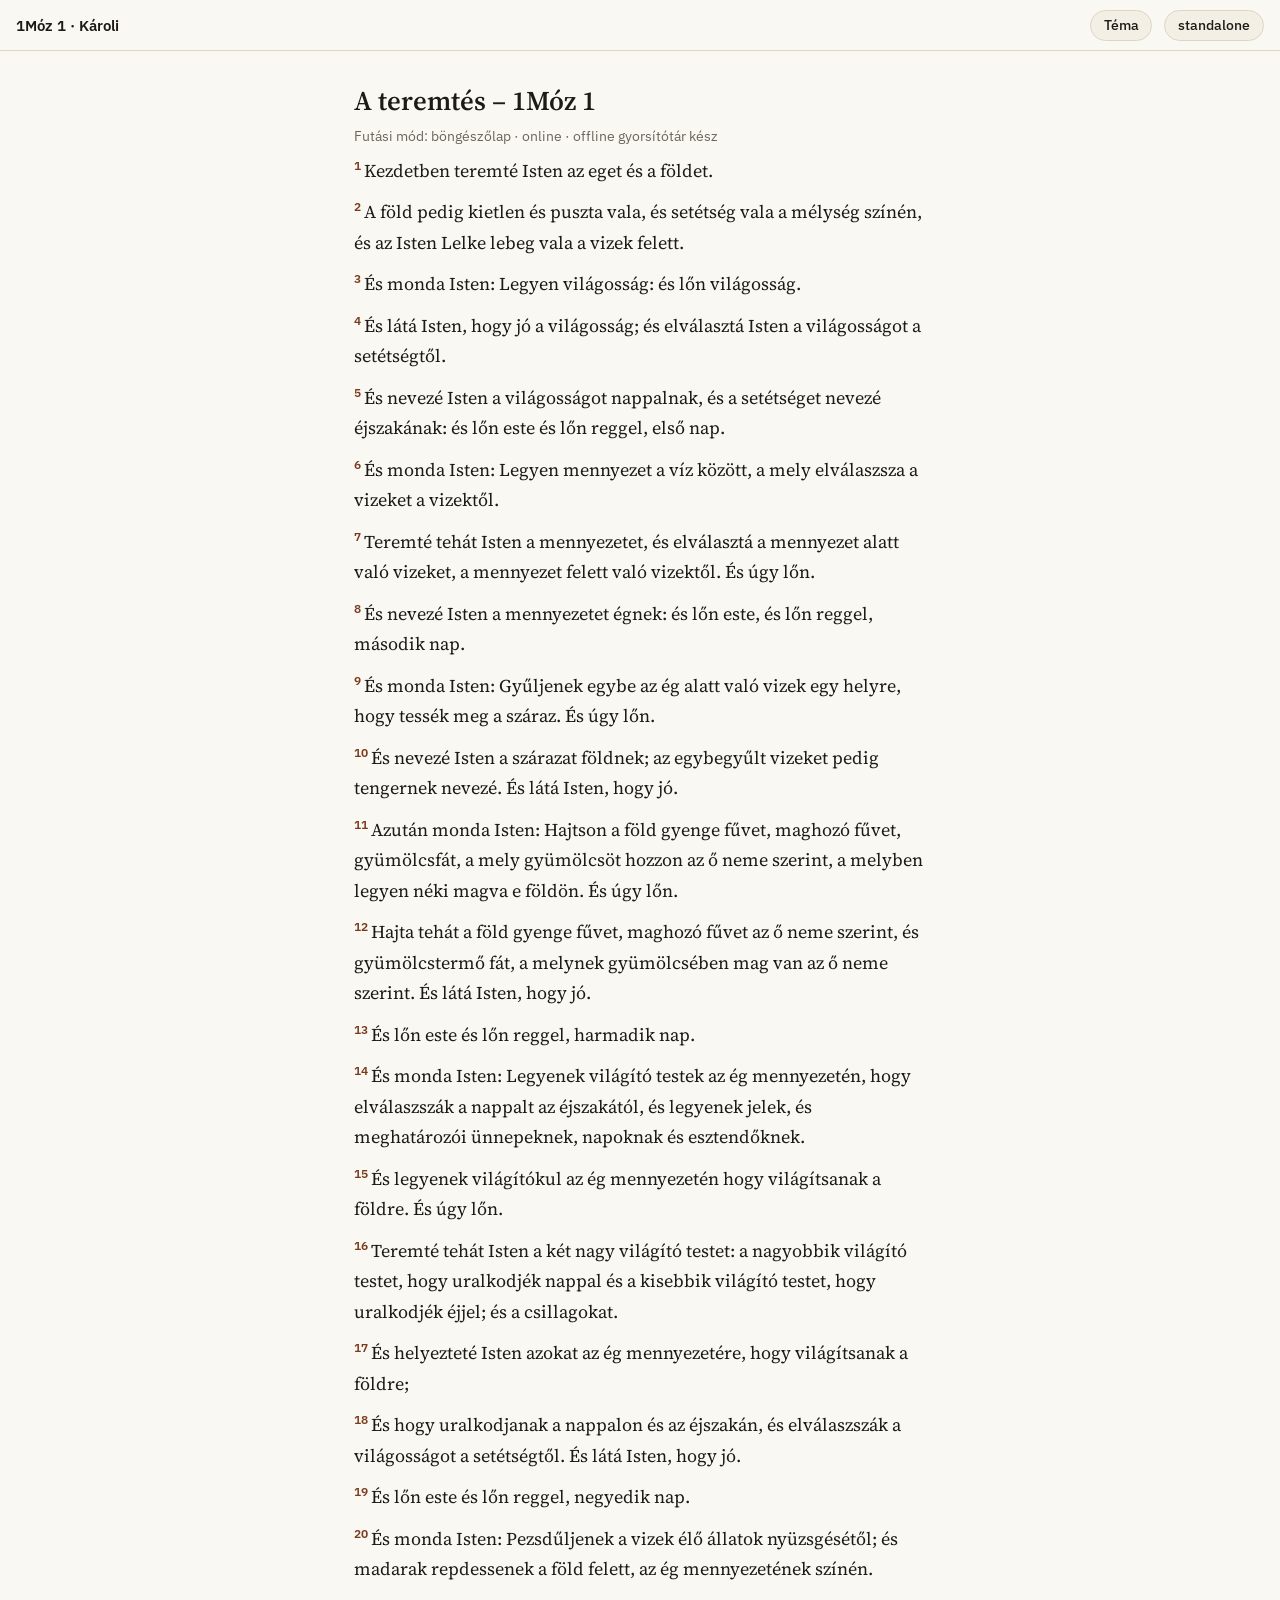
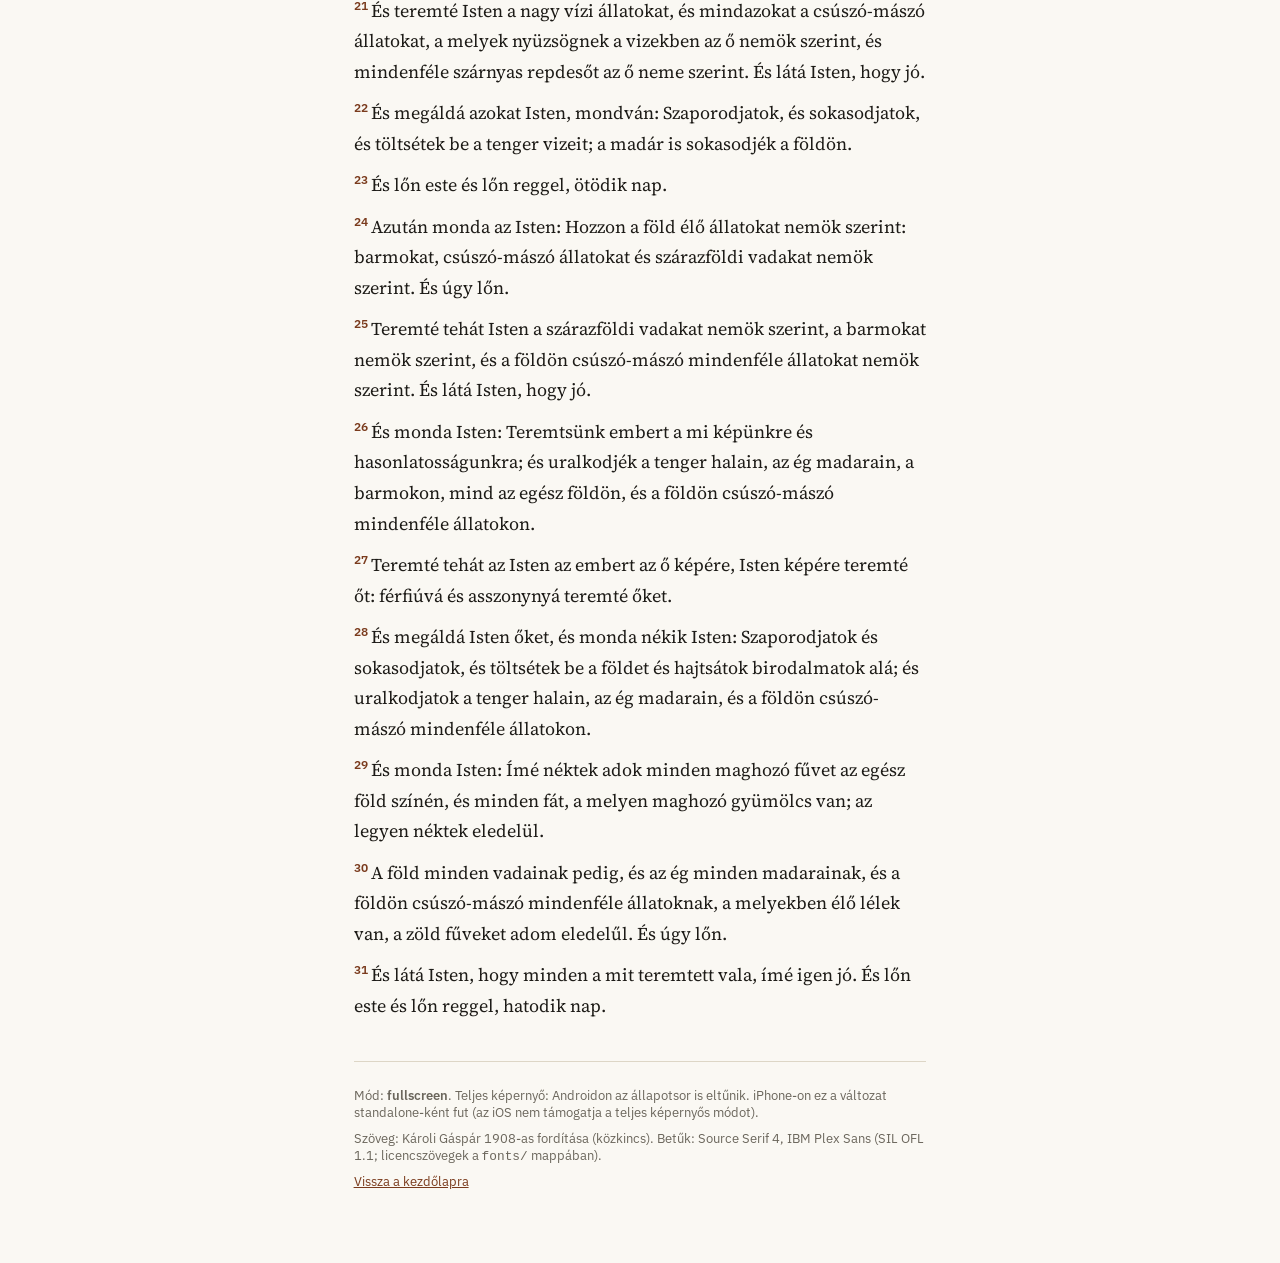
==== fullscreen/index.html @ 8d6875b8 "PWA-minta: 1Móz 1 (Károli), standalone és fullscreen változat Co-Authored-By: Claude Sonnet 5.5 <nor" ====
<!doctype html>
<html lang="hu">
<head>
<meta charset="utf-8">
<meta name="viewport" content="width=device-width, initial-scale=1, viewport-fit=cover">
<title>PaRDeS minta – teljes képernyő</title>
<link rel="manifest" href="manifest.webmanifest">
<meta name="theme-color" content="#faf8f3" media="(prefers-color-scheme: light)">
<meta name="theme-color" content="#16140f" media="(prefers-color-scheme: dark)">
<meta name="mobile-web-app-capable" content="yes">
<meta name="apple-mobile-web-app-capable" content="yes">
<meta name="apple-mobile-web-app-title" content="PaRDeS teljes">
<meta name="apple-mobile-web-app-status-bar-style" content="default">
<link rel="apple-touch-icon" href="icons/apple-touch-icon.png">
<link rel="icon" href="icons/icon-192.png">
<link rel="stylesheet" href="olvaso.css">
</head>
<body>
<header><span class="cim">1Móz 1 · Károli</span><button id="tema" type="button">Téma</button><a class="gomb" href="../standalone/">standalone</a></header>
<main>
<h1>A teremtés – 1Móz 1</h1>
<p class="allapot" id="allapot">Betöltés…</p>
<p class="vers" id="v1"><span class="versszam">1</span>Kezdetben teremté Isten az eget és a földet.</p>
<p class="vers" id="v2"><span class="versszam">2</span>A föld pedig kietlen és puszta vala, és setétség vala a mélység színén, és az Isten Lelke lebeg vala a vizek felett.</p>
<p class="vers" id="v3"><span class="versszam">3</span>És monda Isten: Legyen világosság: és lőn világosság.</p>
<p class="vers" id="v4"><span class="versszam">4</span>És látá Isten, hogy jó a világosság; és elválasztá Isten a világosságot a setétségtől.</p>
<p class="vers" id="v5"><span class="versszam">5</span>És nevezé Isten a világosságot nappalnak, és a setétséget nevezé éjszakának: és lőn este és lőn reggel, első nap.</p>
<p class="vers" id="v6"><span class="versszam">6</span>És monda Isten: Legyen mennyezet a víz között, a mely elválaszsza a vizeket a vizektől.</p>
<p class="vers" id="v7"><span class="versszam">7</span>Teremté tehát Isten a mennyezetet, és elválasztá a mennyezet alatt való vizeket, a mennyezet felett való vizektől. És úgy lőn.</p>
<p class="vers" id="v8"><span class="versszam">8</span>És nevezé Isten a mennyezetet égnek: és lőn este, és lőn reggel, második nap.</p>
<p class="vers" id="v9"><span class="versszam">9</span>És monda Isten: Gyűljenek egybe az ég alatt való vizek egy helyre, hogy tessék meg a száraz. És úgy lőn.</p>
<p class="vers" id="v10"><span class="versszam">10</span>És nevezé Isten a szárazat földnek; az egybegyűlt vizeket pedig tengernek nevezé. És látá Isten, hogy jó.</p>
<p class="vers" id="v11"><span class="versszam">11</span>Azután monda Isten: Hajtson a föld gyenge fűvet, maghozó fűvet, gyümölcsfát, a mely gyümölcsöt hozzon az ő neme szerint, a melyben legyen néki magva e földön. És úgy lőn.</p>
<p class="vers" id="v12"><span class="versszam">12</span>Hajta tehát a föld gyenge fűvet, maghozó fűvet az ő neme szerint, és gyümölcstermő fát, a melynek gyümölcsében mag van az ő neme szerint. És látá Isten, hogy jó.</p>
<p class="vers" id="v13"><span class="versszam">13</span>És lőn este és lőn reggel, harmadik nap.</p>
<p class="vers" id="v14"><span class="versszam">14</span>És monda Isten: Legyenek világító testek az ég mennyezetén, hogy elválaszszák a nappalt az éjszakától, és legyenek jelek, és meghatározói ünnepeknek, napoknak és esztendőknek.</p>
<p class="vers" id="v15"><span class="versszam">15</span>És legyenek világítókul az ég mennyezetén hogy világítsanak a földre. És úgy lőn.</p>
<p class="vers" id="v16"><span class="versszam">16</span>Teremté tehát Isten a két nagy világító testet: a nagyobbik világító testet, hogy uralkodjék nappal és a kisebbik világító testet, hogy uralkodjék éjjel; és a csillagokat.</p>
<p class="vers" id="v17"><span class="versszam">17</span>És helyezteté Isten azokat az ég mennyezetére, hogy világítsanak a földre;</p>
<p class="vers" id="v18"><span class="versszam">18</span>És hogy uralkodjanak a nappalon és az éjszakán, és elválaszszák a világosságot a setétségtől. És látá Isten, hogy jó.</p>
<p class="vers" id="v19"><span class="versszam">19</span>És lőn este és lőn reggel, negyedik nap.</p>
<p class="vers" id="v20"><span class="versszam">20</span>És monda Isten: Pezsdűljenek a vizek élő állatok nyüzsgésétől; és madarak repdessenek a föld felett, az ég mennyezetének színén.</p>
<p class="vers" id="v21"><span class="versszam">21</span>És teremté Isten a nagy vízi állatokat, és mindazokat a csúszó-mászó állatokat, a melyek nyüzsögnek a vizekben az ő nemök szerint, és mindenféle szárnyas repdesőt az ő neme szerint. És látá Isten, hogy jó.</p>
<p class="vers" id="v22"><span class="versszam">22</span>És megáldá azokat Isten, mondván: Szaporodjatok, és sokasodjatok, és töltsétek be a tenger vizeit; a madár is sokasodjék a földön.</p>
<p class="vers" id="v23"><span class="versszam">23</span>És lőn este és lőn reggel, ötödik nap.</p>
<p class="vers" id="v24"><span class="versszam">24</span>Azután monda az Isten: Hozzon a föld élő állatokat nemök szerint: barmokat, csúszó-mászó állatokat és szárazföldi vadakat nemök szerint. És úgy lőn.</p>
<p class="vers" id="v25"><span class="versszam">25</span>Teremté tehát Isten a szárazföldi vadakat nemök szerint, a barmokat nemök szerint, és a földön csúszó-mászó mindenféle állatokat nemök szerint. És látá Isten, hogy jó.</p>
<p class="vers" id="v26"><span class="versszam">26</span>És monda Isten: Teremtsünk embert a mi képünkre és hasonlatosságunkra; és uralkodjék a tenger halain, az ég madarain, a barmokon, mind az egész földön, és a földön csúszó-mászó mindenféle állatokon.</p>
<p class="vers" id="v27"><span class="versszam">27</span>Teremté tehát az Isten az embert az ő képére, Isten képére teremté őt: férfiúvá és asszonynyá teremté őket.</p>
<p class="vers" id="v28"><span class="versszam">28</span>És megáldá Isten őket, és monda nékik Isten: Szaporodjatok és sokasodjatok, és töltsétek be a földet és hajtsátok birodalmatok alá; és uralkodjatok a tenger halain, az ég madarain, és a földön csúszó-mászó mindenféle állatokon.</p>
<p class="vers" id="v29"><span class="versszam">29</span>És monda Isten: Ímé néktek adok minden maghozó fűvet az egész föld színén, és minden fát, a melyen maghozó gyümölcs van; az legyen néktek eledelül.</p>
<p class="vers" id="v30"><span class="versszam">30</span>A föld minden vadainak pedig, és az ég minden madarainak, és a földön csúszó-mászó mindenféle állatoknak, a melyekben élő lélek van, a zöld fűveket adom eledelűl. És úgy lőn.</p>
<p class="vers" id="v31"><span class="versszam">31</span>És látá Isten, hogy minden a mit teremtett vala, ímé igen jó. És lőn este és lőn reggel, hatodik nap.</p>
<div class="lab">
<p>Mód: <b>fullscreen</b>. Teljes képernyő: Androidon az állapotsor is eltűnik. iPhone-on ez a változat standalone-ként fut (az iOS nem támogatja a teljes képernyős módot).</p>
<p>Szöveg: Károli Gáspár 1908-as fordítása (közkincs). Betűk: Source Serif 4, IBM Plex Sans (SIL OFL 1.1; licencszövegek a <code>fonts/</code> mappában).</p>
<p><a href="../">Vissza a kezdőlapra</a></p>
</div>
</main>
<script src="app.js"></script>
</body>
</html>
---- fullscreen/olvaso.css ----
@font-face{font-family:'Source Serif 4';font-style:normal;font-weight:400 600;font-display:swap;src:url(fonts/SourceSerif4-normal-400-600-latin.woff2) format('woff2');unicode-range:U+0000-00FF, U+0131, U+0152-0153, U+02BB-02BC, U+02C6, U+02DA, U+02DC, U+2000-206F, U+20AC, U+2122, U+2191, U+2193, U+2212, U+2215, U+FEFF, U+FFFD}
@font-face{font-family:'Source Serif 4';font-style:normal;font-weight:400 600;font-display:swap;src:url(fonts/SourceSerif4-normal-400-600-latin-ext.woff2) format('woff2');unicode-range:U+0100-02BA, U+02BD-02C5, U+02C7-02CC, U+02CE-02D7, U+02DD-02FF, U+0304, U+0308, U+0329, U+1D00-1DBF, U+1E00-1E9F, U+1EF2-1EFF, U+2020, U+20A0-20AB, U+20AD-20C0, U+2113, U+2C60-2C7F, U+A720-A7FF}
@font-face{font-family:'Source Serif 4';font-style:italic;font-weight:400 600;font-display:swap;src:url(fonts/SourceSerif4-italic-400-latin.woff2) format('woff2');unicode-range:U+0000-00FF, U+0131, U+0152-0153, U+02BB-02BC, U+02C6, U+02DA, U+02DC, U+2000-206F, U+20AC, U+2122, U+2191, U+2193, U+2212, U+2215, U+FEFF, U+FFFD}
@font-face{font-family:'Source Serif 4';font-style:italic;font-weight:400 600;font-display:swap;src:url(fonts/SourceSerif4-italic-400-latin-ext.woff2) format('woff2');unicode-range:U+0100-02BA, U+02BD-02C5, U+02C7-02CC, U+02CE-02D7, U+02DD-02FF, U+0304, U+0308, U+0329, U+1D00-1DBF, U+1E00-1E9F, U+1EF2-1EFF, U+2020, U+20A0-20AB, U+20AD-20C0, U+2113, U+2C60-2C7F, U+A720-A7FF}
@font-face{font-family:'IBM Plex Sans';font-style:normal;font-weight:400 600;font-display:swap;src:url(fonts/IBMPlexSans-normal-400-600-latin.woff2) format('woff2');unicode-range:U+0000-00FF, U+0131, U+0152-0153, U+02BB-02BC, U+02C6, U+02DA, U+02DC, U+2000-206F, U+20AC, U+2122, U+2191, U+2193, U+2212, U+2215, U+FEFF, U+FFFD}
@font-face{font-family:'IBM Plex Sans';font-style:normal;font-weight:400 600;font-display:swap;src:url(fonts/IBMPlexSans-normal-400-600-latin-ext.woff2) format('woff2');unicode-range:U+0100-02BA, U+02BD-02C5, U+02C7-02CC, U+02CE-02D7, U+02DD-02FF, U+0304, U+0308, U+0329, U+1D00-1DBF, U+1E00-1E9F, U+1EF2-1EFF, U+2020, U+20A0-20AB, U+20AD-20C0, U+2113, U+2C60-2C7F, U+A720-A7FF}

:root{--bg:#faf8f3;--fg:#1d1b17;--muted:#6b665c;--rule:#ddd6c6;--accent:#7a3b1d;--accent-soft:#f0e3d3;--panel:#f3efe5;
--font-text:'Source Serif 4',Georgia,serif;--font-ui:'IBM Plex Sans',system-ui,sans-serif}
:root[data-tema=dark]{--bg:#16140f;--fg:#e9e4d8;--muted:#a39d8e;--rule:#3a362c;--accent:#e0a47c;--accent-soft:#2c2419;--panel:#1e1b14}
@media(prefers-color-scheme:dark){:root:not([data-tema=light]){--bg:#16140f;--fg:#e9e4d8;--muted:#a39d8e;--rule:#3a362c;--accent:#e0a47c;--accent-soft:#2c2419;--panel:#1e1b14}}
*{box-sizing:border-box}
html{-webkit-text-size-adjust:100%}
body{margin:0;background:var(--bg);color:var(--fg);font:1.125rem/1.7 var(--font-text);
padding:env(safe-area-inset-top) env(safe-area-inset-right) env(safe-area-inset-bottom) env(safe-area-inset-left)}
header{position:sticky;top:0;z-index:2;display:flex;align-items:center;gap:.75rem;padding:.6rem 1rem;background:var(--bg);border-bottom:1px solid var(--rule);font:600 .95rem var(--font-ui)}
header .cim{flex:1}
button,a.gomb{font:500 .85rem var(--font-ui);color:var(--fg);background:var(--panel);border:1px solid var(--rule);border-radius:999px;padding:.35rem .8rem;text-decoration:none;cursor:pointer}
main{max-width:38rem;margin:0 auto;padding:1rem 1.1rem 4rem}
h1{font-size:1.7rem;line-height:1.25;margin:.6em 0 .2em}
h2{font:600 1.05rem var(--font-ui);color:var(--accent);margin:2em 0 .4em}
p{margin:.7em 0}
.vers{margin:.6em 0}
.versszam{font:600 .72rem var(--font-ui);color:var(--accent);vertical-align:super;padding-right:.3em}
.doboz{background:var(--panel);border:1px solid var(--rule);border-radius:10px;padding:.2rem 1rem;font-size:1rem;margin:1rem 0}
.doboz ol{padding-left:1.2rem}
.allapot{font:.85rem var(--font-ui);color:var(--muted)}
.lab{font:.8rem var(--font-ui);color:var(--muted);border-top:1px solid var(--rule);margin-top:2.5rem;padding-top:1rem}
a{color:var(--accent)}
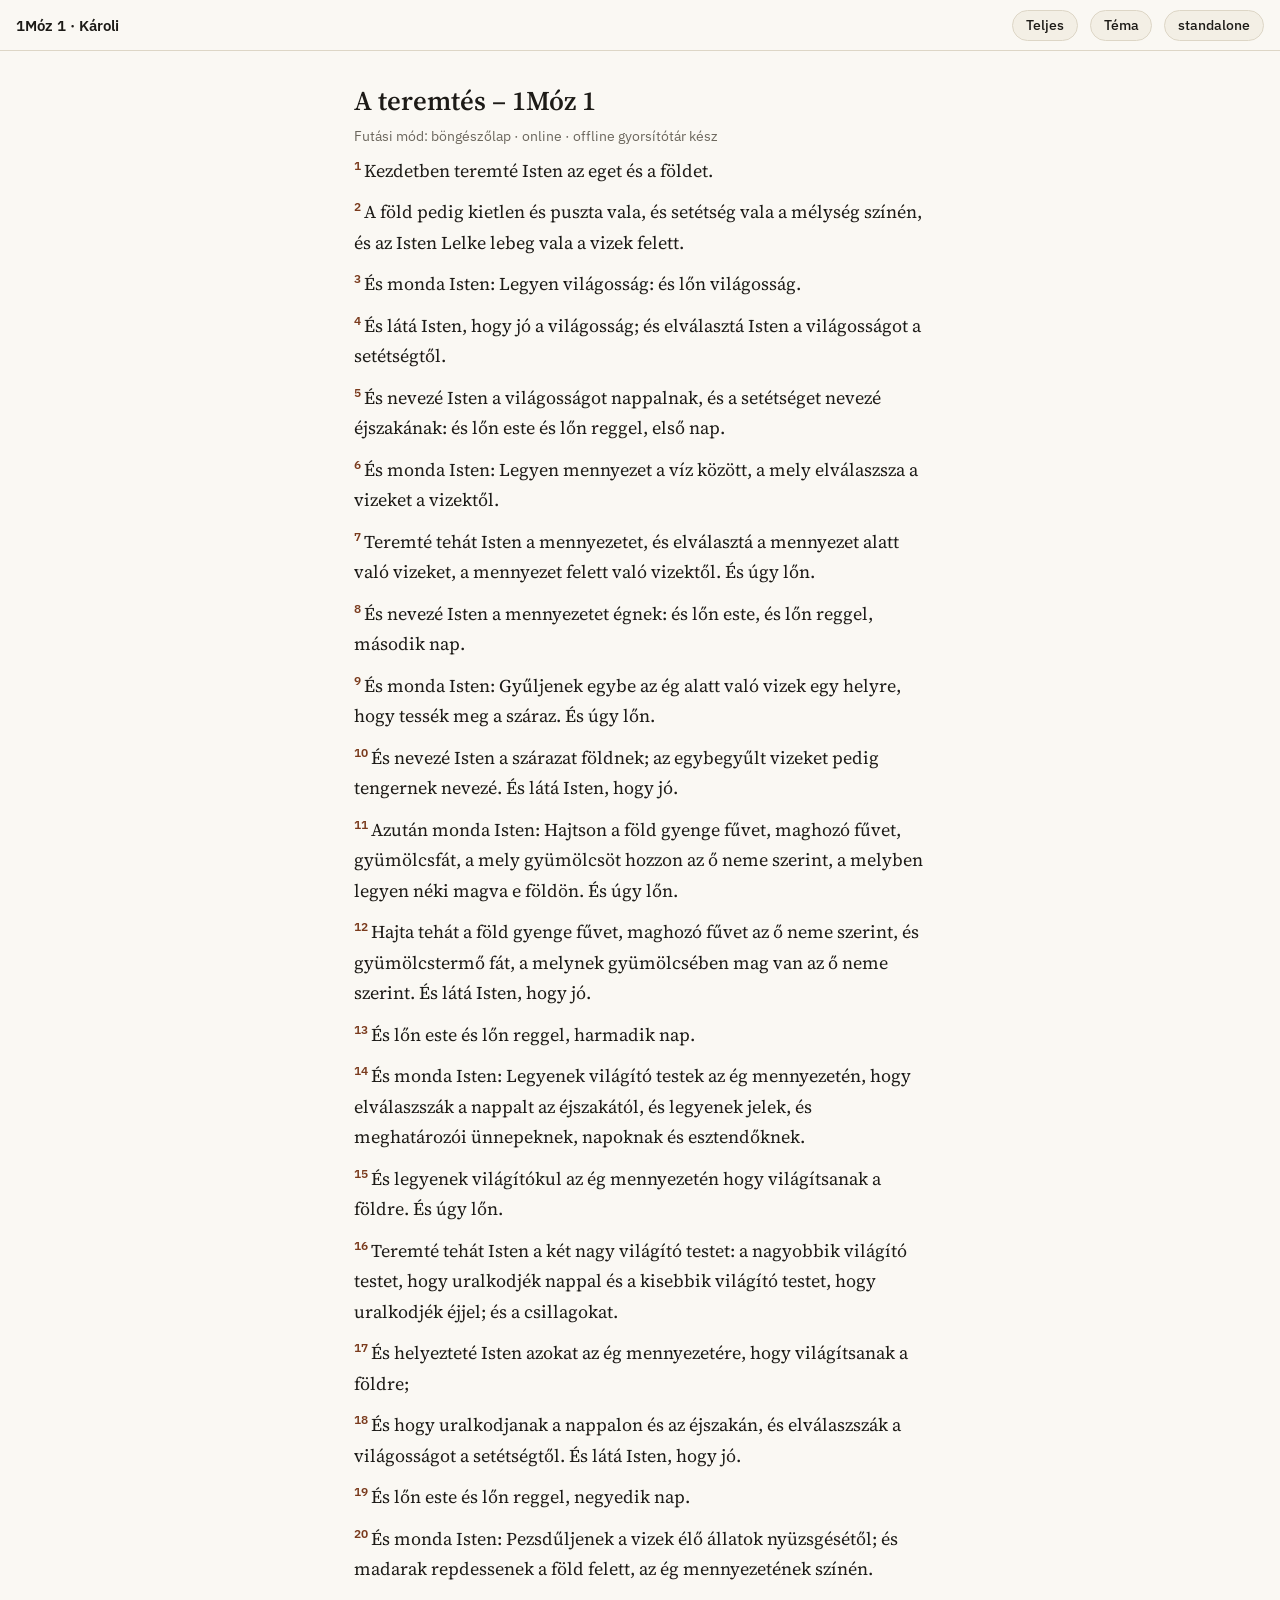
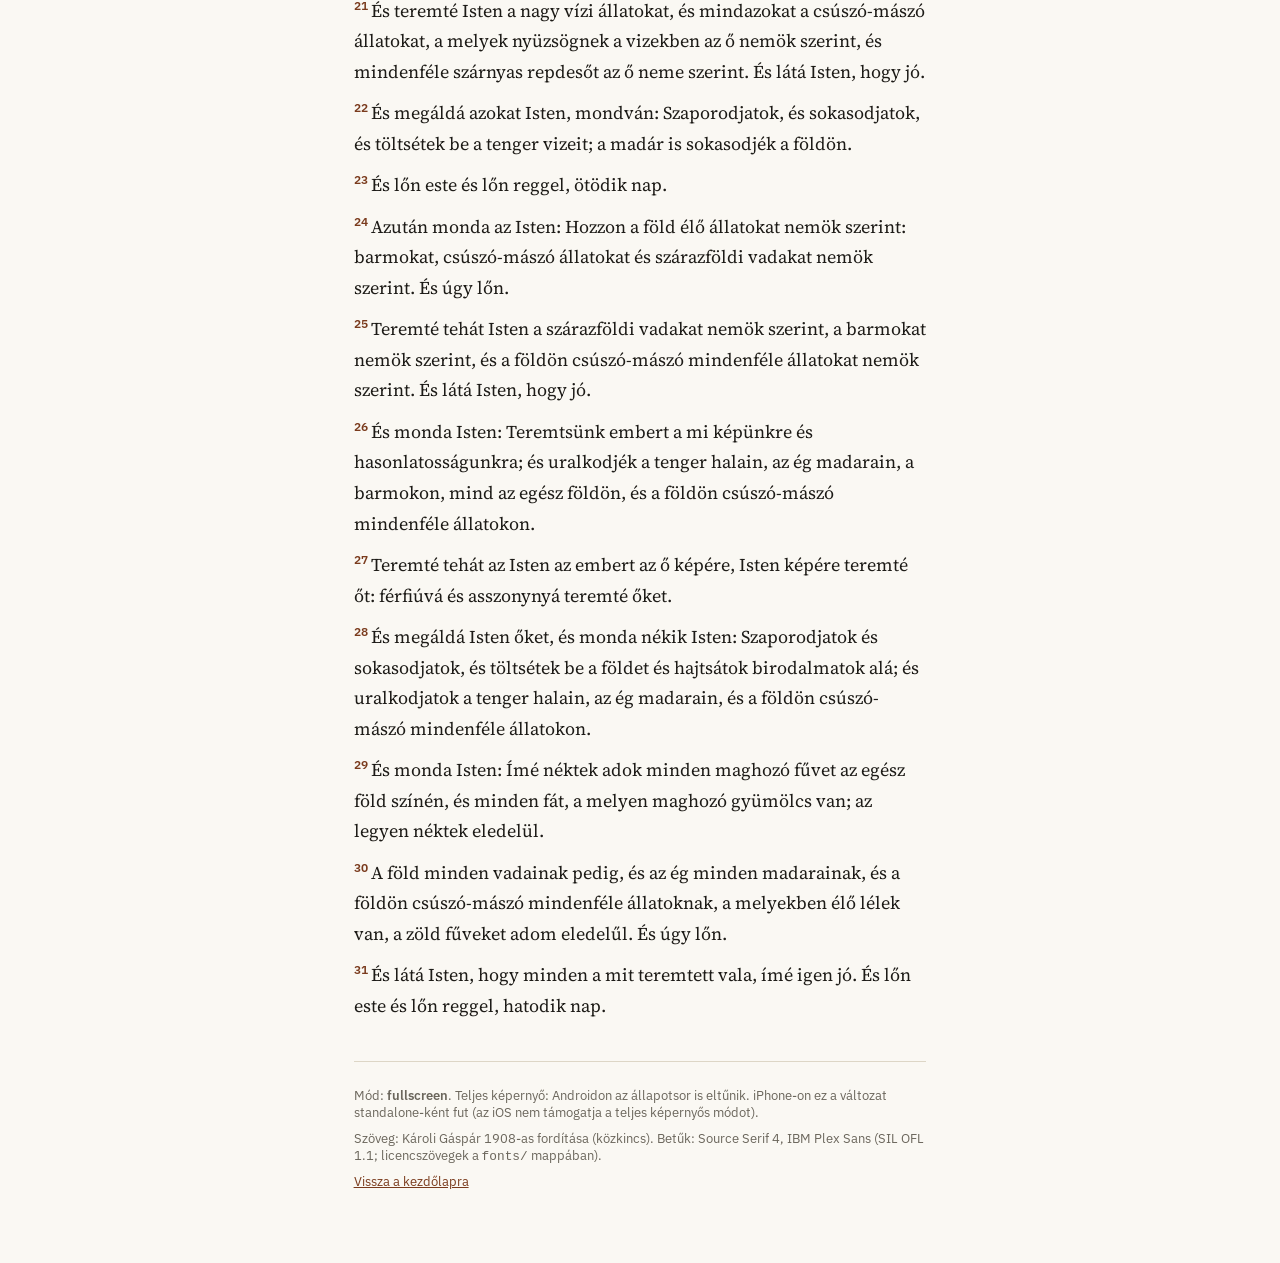
==== commit 887773de: "Teljes képernyő gomb (requestFullscreen) mindkét változatban Co-Authored-By: Claude Sonnet 5.5 <nore" ====
--- a/fullscreen/index.html
+++ b/fullscreen/index.html
@@ -16,7 +16,7 @@
 <link rel="stylesheet" href="olvaso.css">
 </head>
 <body>
-<header><span class="cim">1Móz 1 · Károli</span><button id="tema" type="button">Téma</button><a class="gomb" href="../standalone/">standalone</a></header>
+<header><span class="cim">1Móz 1 · Károli</span><button id="teljes" type="button" hidden>Teljes</button><button id="tema" type="button">Téma</button><a class="gomb" href="../standalone/">standalone</a></header>
 <main>
 <h1>A teremtés – 1Móz 1</h1>
 <p class="allapot" id="allapot">Betöltés…</p>
--- a/fullscreen/olvaso.css
+++ b/fullscreen/olvaso.css
@@ -27,3 +27,4 @@
 .allapot{font:.85rem var(--font-ui);color:var(--muted)}
 .lab{font:.8rem var(--font-ui);color:var(--muted);border-top:1px solid var(--rule);margin-top:2.5rem;padding-top:1rem}
 a{color:var(--accent)}
+[hidden]{display:none!important}
